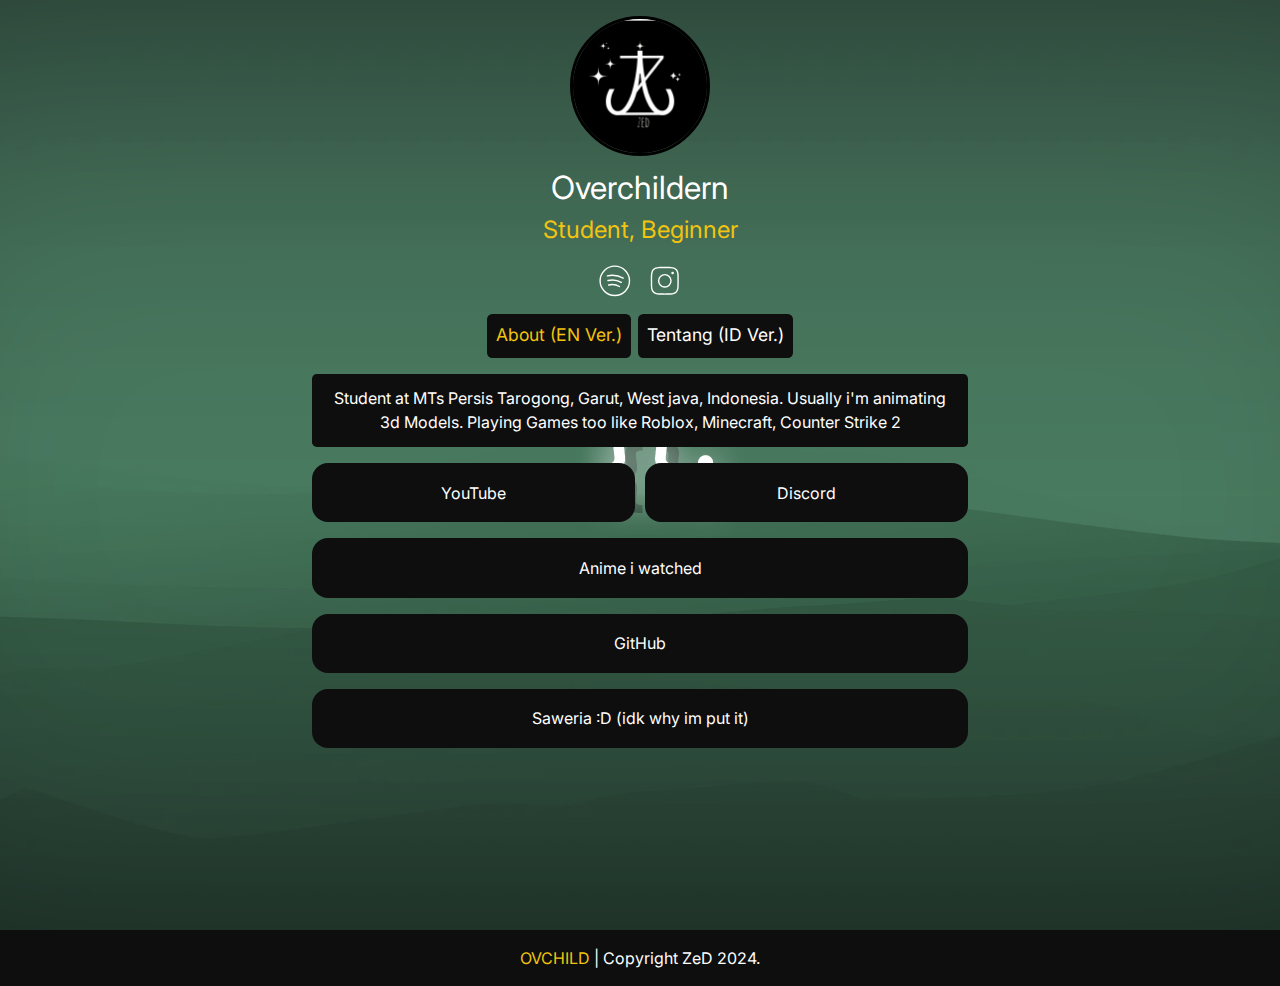
==== wip.html @ d59f32a1 "Update wip.html" ====
<!DOCTYPE html>
<html lang="en">
  <head>
    <meta charset="UTF-8">
    <meta http-equiv="X-UA-Compatible" content="IE=edge">
    <meta name="viewport" content="width=device-width, initial-scale=1.0">
    <link rel="icon" type="image/x-icon" href="/img/logo.png">
    <title>Homepage - Overchildern</title>
    <meta name="description" content="Information about overchildern">
    <link rel="stylesheet" href="https://fonts.googleapis.com/css2?family=Inter:wght@400&amp;display=swap">
    <link rel="stylesheet" href="css/reset.css">
    <link rel="stylesheet" href="css/style.css">
  </head>
  <body>

    <header>
    <!-- Logo, Title and Description Codes Start -->
      <div class="header_img flex_column_center">
        <img src="img/logo.png" alt="Logo" />
      </div>
      <div class="header_text flex_column_center">
        <h1 class="header_h_item">Overchildern</h1>
        <h2 class="header_h_item">Student, Beginner</h2>
      </div>
    <!-- Logo, Title and Description Codes End -->  

    <!-- Social Media Icons Codes Start -->
      <div class="header_svg_list flex_row_center">
        <!-- Icon 1 Codes -->
        <div class="header_svg_item">
          <a href="https://open.spotify.com/user/314dptdf3y7sp6ejvolgxdonpm5q" target="_blank" rel="nofollow">
            <svg enable-background="new 0 0 24 24" viewBox="0 0 24 24" >
              <path d="M18,10.561a.494.494,0,0,1-.245-.065,15.2,15.2,0,0,0-10.95-1.55.5.5,0,0,1-.232-.973A16.2,16.2,0,0,1,18.25,9.626a.5.5,0,0,1-.247.935Z"></path><path d="M16.646,13.632a.5.5,0,0,1-.249-.066,12.459,12.459,0,0,0-9.121-1.292.5.5,0,1,1-.237-.971A13.458,13.458,0,0,1,16.9,12.7a.5.5,0,0,1-.25.933Z"></path><path d="M15.312,16.583a.5.5,0,0,1-.251-.068,9.777,9.777,0,0,0-7.295-1.033.5.5,0,0,1-.245-.97,10.768,10.768,0,0,1,8.043,1.139.5.5,0,0,1-.252.932Z"></path><path d="M12,23A11,11,0,1,1,23,12,11.013,11.013,0,0,1,12,23ZM12,2A10,10,0,1,0,22,12,10.011,10.011,0,0,0,12,2Z"></path>
            </svg>
          </a>
        </div>
        <!-- Icon 3 Codes -->
        <div class="header_svg_item">
          <a href="https://instagram.com/najmi.sixth" target="_blank" rel="nofollow">
            <svg enable-background="new 0 0 24 24" viewBox="0 0 24 24">
              <path d="M21.938,7.71a7.329,7.329,0,0,0-.456-2.394,4.615,4.615,0,0,0-1.1-1.694,4.61,4.61,0,0,0-1.7-1.1,7.318,7.318,0,0,0-2.393-.456C15.185,2.012,14.817,2,12,2s-3.185.012-4.29.062a7.329,7.329,0,0,0-2.394.456,4.615,4.615,0,0,0-1.694,1.1,4.61,4.61,0,0,0-1.1,1.7A7.318,7.318,0,0,0,2.062,7.71C2.012,8.814,2,9.182,2,12s.012,3.186.062,4.29a7.329,7.329,0,0,0,.456,2.394,4.615,4.615,0,0,0,1.1,1.694,4.61,4.61,0,0,0,1.7,1.1,7.318,7.318,0,0,0,2.393.456c1.1.05,1.472.062,4.29.062s3.186-.012,4.29-.062a7.329,7.329,0,0,0,2.394-.456,4.9,4.9,0,0,0,2.8-2.8,7.318,7.318,0,0,0,.456-2.393c.05-1.1.062-1.472.062-4.29S21.988,8.814,21.938,7.71Zm-1,8.534a6.351,6.351,0,0,1-.388,2.077,3.9,3.9,0,0,1-2.228,2.229,6.363,6.363,0,0,1-2.078.388C15.159,20.988,14.8,21,12,21s-3.159-.012-4.244-.062a6.351,6.351,0,0,1-2.077-.388,3.627,3.627,0,0,1-1.35-.879,3.631,3.631,0,0,1-.879-1.349,6.363,6.363,0,0,1-.388-2.078C3.012,15.159,3,14.8,3,12s.012-3.159.062-4.244A6.351,6.351,0,0,1,3.45,5.679a3.627,3.627,0,0,1,.879-1.35A3.631,3.631,0,0,1,5.678,3.45a6.363,6.363,0,0,1,2.078-.388C8.842,3.012,9.205,3,12,3s3.158.012,4.244.062a6.351,6.351,0,0,1,2.077.388,3.627,3.627,0,0,1,1.35.879,3.631,3.631,0,0,1,.879,1.349,6.363,6.363,0,0,1,.388,2.078C20.988,8.841,21,9.2,21,12S20.988,15.159,20.938,16.244Z"></path>
              <path d="M17.581,5.467a.953.953,0,1,0,.952.952A.954.954,0,0,0,17.581,5.467Z"></path>
              <path d="M12,7.073A4.927,4.927,0,1,0,16.927,12,4.932,4.932,0,0,0,12,7.073Zm0,8.854A3.927,3.927,0,1,1,15.927,12,3.932,3.932,0,0,1,12,15.927Z"></path>
            </svg>
          </a>
        </div>
      </svg>
          </a>
        </div>
    <!-- Social Media Icons Codes End -->

    <!-- Menu Codes Start -->
      <nav>
        <ul class="header_nav_menu_list flex_no_wrap_row_center">
          <li data-target="#main_section_container_1" id="header_nav_menu_item_1" class="header_nav_menu_item" href="">About (EN Ver.)</li>
          <li data-target="#main_section_container_2" id="header_nav_menu_item_2" class="header_nav_menu_item" href="">Tentang (ID Ver.)</li>
        </ul>
      </nav>
    <!-- Menu Codes End -->
      
    </header>
    <main>
      <!-- Menu Container 1 Codes Start -->
      <section id="main_section_container_1" class="flex_column_center">
        <!-- Menu Text Item -->
        <div class="main_text_item">
          <p>Student at MTs Persis Tarogong, Garut, West java, Indonesia. Usually i'm animating 3d Models. Playing Games too like Roblox, Minecraft, Counter Strike 2</p>
        </div>
        <!-- Menu Small Item -->
        <div class="main_small_button_list">
          <a class="main_small_a_item" href="https://youtube.com/@ovchild" target="_blank" rel="nofollow">
            <button class="main_small_button_item">YouTube</button>
          </a>
          <a class="main_small_a_item" href="cat/nopage" target="_blank" rel="nofollow">
            <button class="main_small_button_item">Discord</button>
          </a>
        </div>
        </div>
        <!-- Menu Item -->
        <a class="main_a_item" href="cat/animelist" rel="nofollow">
          <button class="main_button_item">Anime i watched</button>
        </a>
        <!-- Menu Item -->
        <a class="main_a_item" href="https://github.com/overchildern" target="_blank" rel="nofollow">
          <button class="main_button_item">GitHub</button>
        </a>
        <!-- Menu Item -->
        <a class="main_a_item" href="https://saweria.co/OverchildernYT" target="_blank" rel="nofollow">
          <button class="main_button_item">Saweria :D (idk why im put it)</button>
        </a>
      </section>
      <!-- Menu Container 1 Codes End -->



    </header>
    <main>
      <!-- Menu Container 1 Codes Start -->
      <section id="main_section_container_2" class="flex_column_center">
        <!-- Menu Text Item -->
        <div class="main_text_item">
          <p>Pelajar di MTs Persis Tarogong, Garut, Jawa Barat, Indonesia. Biasanya suka membuat Animasi 3D. Suka main game juga kayak Minecraft, Roblox, dll.</p>
        </div>
        <!-- Menu Small Item -->
        <div class="main_small_button_list">
          <a class="main_small_a_item" href="https://youtube.com/@ovchild" target="_blank" rel="nofollow">
            <button class="main_small_button_item">YouTube</button>
          </a>
          <a class="main_small_a_item" href="cat/nopage" target="_blank" rel="nofollow">
            <button class="main_small_button_item">Discord</button>
          </a>
        </div>
        </div>
        <!-- Menu Item -->
        <a class="main_a_item" href="cat/animelist" rel="nofollow">
          <button class="main_button_item">Anime i watched</button>
        </a>
        <!-- Menu Item -->
        <a class="main_a_item" href="https://github.com/overchildern" target="_blank" rel="nofollow">
          <button class="main_button_item">GitHub</button>
        </a>
        <!-- Menu Item -->
        <a class="main_a_item" href="https://saweria.co/OverchildernYT" target="_blank" rel="nofollow">
          <button class="main_button_item">Saweria :D (gtw kenapa disimpen disini)</button>
        </a>
      </section>
      <!-- Menu Container 1 Codes End -->
      <body></body>

      <!-- Spotify Embed Link Start -->
      <iframe style="border-radius:12px" src="https://open.spotify.com/embed/playlist/1NXN0kEjxLQ2CAGjPa9HG4?utm_source=generator&theme=0" width="100%" height="152" frameBorder="0" allowfullscreen="" allow="autoplay; clipboard-write; encrypted-media; fullscreen; picture-in-picture" loading="lazy"></iframe>
      <!-- Spotify Embed Link End -->
      
    <footer>
      <!-- Footer Codes Start -->
      <div class="footer_div_item flex_row_center">
        <a class="footer_a_item" href="https://about.me/ovchildd">OVCHILD</a>&nbsp;| Copyright ZeD 2024.
      </div>
    </footer>
      <!-- Footer Codes End -->
    <script src="js/main.js"></script>
  </body>
</html>
---- css/style.css ----
/* From the :root element you can easily change the colors of the design, its size and so on. */
:root {

  /* You can change the font family in the whole design here. (You need to add the font family to the codes.) */
  --font_family: 'Inter', sans-serif;

  /* You can change the font size here, is proportional to all texts. */
  --font_size: 16px;

  /* You can change the background color by typing the color code. (If you do not enter a background-image image, the background-color will be active.) */
  --background_color: #000;
  --background_image: url("../img/wpaper.png");

  /* You can change the frame thickness and color of the picture by typing the number of pixels and the color code. */
  --image_border_color: #000;
  --image_border_px: 3px;

  /* You can change the width and size of the picture by typing the number of pixels. */
  --image_width: 140px;
  --image_height: 140px;

  /* You can change the colors of the title and description section by typing the color codes. */
  --title_color: #fff;
  --description_color: #f1c40f;

  /* You can change the colors of social media icons by changing the color code. */
  --svg_color: #fff;

  /* You can change the background, text color and active color of the menu by changing the color codes. */
  --menu_background_color: #0e0e0e;
  --menu_text_color: #fff;
  --menu_active_text_color: #f1c40f;

  /* You can change the button's background, text color and active color by changing the color codes. */
  --button_background_color: #0e0e0e;
  --button_text_color: #fff;
  --button_text_hover_color: #f1c40f;

  /* You can change the background, text color and active color of the text field by changing the color codes. */
  --textarea_background_color: #0e0e0e;
  --textarea_text_color: #fff;
  --textarea_link_text_color: #f1c40f;

  /* You can change the background, text color and active color of the footer area by changing the color codes. */
  --footer_background_color: #0e0e0e;
  --footer_text_color: #fff;
  --footer_link_text_color: #f1c40f;
}

/* Basic Codes */

body {
  font: var(--font_size) var(--font_family);
  font-weight: 400;
  line-height: 1.5;
  background: var(--background_color) var(--background_image) no-repeat center;
  min-height: 100vh;
  display: flex;
  flex-direction: column;
  flex-wrap: wrap;
}

.flex_column_center {
  display: flex;
  flex-direction: column;
  flex-wrap: wrap;
  justify-content: center;
  align-items: center;
}

.flex_row_center {
  display: flex;
  flex-direction: row;
  flex-wrap: wrap;
  justify-content: center;
  align-items: center;
}

.flex_no_wrap_row_center {
  display: flex;
  flex-direction: row;
  flex-wrap: nowrap;
  justify-content: center;
  align-items: center;
}

/* Logo, Title and Description Codes */

.header_img {
  padding-top: 1em;
}

.header_img img {
  height: var(--image_height);
  width: var(--image_width);
  border: var(--image_border_px) solid var(--image_border_color);
  border-radius: 50%;
  margin-bottom: 0.5em;
}

.header_text h1 {
  color: var(--title_color);
  font-size: 2em;
}

.header_text h2 {
  color: var(--description_color);
  font-size: 1.5em;
}

/* Social Media Icons Codes */

.header_svg_list {
  padding-top: 1em;
}

.header_svg_item {
  width: 2.1em;
  height: 2.1em;
  cursor: pointer;
}

.header_svg_item:hover {
  transform: scale(1.10);
  transition: 0.10s ease;
}

.header_svg_item + .header_svg_item {
  margin-left: 1em;
}

.header_svg_item svg {
  fill: var(--svg_color);
}

/* Menu Codes */

#header_nav_menu_item_1 {
  color: var(--menu_active_text_color);
}

#header_nav_menu_item_2,
#header_nav_menu_item_3 {
  color: var(--menu_text_color);
}


.header_nav_menu_list {
  padding-top: 1em;
  margin-left: 1em;
  margin-right: 1em;
}

.header_nav_menu_item {
  color: var(--menu_text_color);
  background-color: var(--menu_background_color);
  text-align: center;
  list-style-type: none;
  cursor: pointer;
  padding: 0.5em;
  border-radius: 0.3em;
  cursor: pointer;
  transition: 0.10s ease;
  font-size: 1.1em;
}

.header_nav_menu_item + .header_nav_menu_item {
  margin-left: 0.4em;
}

/* Menu Container Codes */

main {
  margin-bottom: auto;
}

#main_section_container_2, #main_section_container_3 {
 display: none;
}

.main_a_item {
  margin-top: 1em;
  text-decoration: none;
}

.main_text_item {
  display: flex;
  align-items: center;
  justify-content: center;
  color: var(--button_text_color);
  background-color: var(--button_background_color);
  width: 41em;
  margin-top: 1em;
  padding: 0.8em;
  border-radius: 0.3em;
  min-height: 3.7em;
  text-align: center;
}

.main_button_item {
  color: var(--button_text_color);
  background-color: var(--button_background_color);
  width: 41em;
  border-radius: 1em;
  min-height: 3.7em;
  text-align: center;
  cursor: pointer;
}

.main_small_button_list {
  display: flex;
  flex-direction: row;
}

.main_small_a_item {
  margin-top: 1em;
  text-decoration: none;
}

.main_small_a_item + .main_small_a_item {
  margin-left: 10px;
}

.main_small_button_item:hover,
.main_button_item:hover {
  color: var(--button_text_hover_color);
  transform: scale(1.02);
  transition: 0.10s ease;
}

.main_small_button_item {
  color: var(--button_text_color);
  background-color: var(--button_background_color);
  width: calc(41em / 2 - 5px);
  border-radius: 1em;
  min-height: 3.7em;
  text-align: center;
  cursor: pointer;
}

/* Footer Codes */

.footer_div_item {
  color: var(--footer_text_color);
  background: var(--footer_background_color);
  padding: 1em;
  margin-top: 1.5em;
}

.footer_a_item {
  color: var(--footer_link_text_color);
  text-decoration: none;
}

/* Responsive Codes */

@media (max-width: 768px) { 
  .main_text_item {
    width: 92vw;
  }

  .main_small_button_item {
    width: calc(92vw / 2 - 5px);;
  }

  .main_button_item {
    width: 92vw;
  }
  
  .header_h_item {
    width: 92vw;
    text-align: center;
  }
  
}
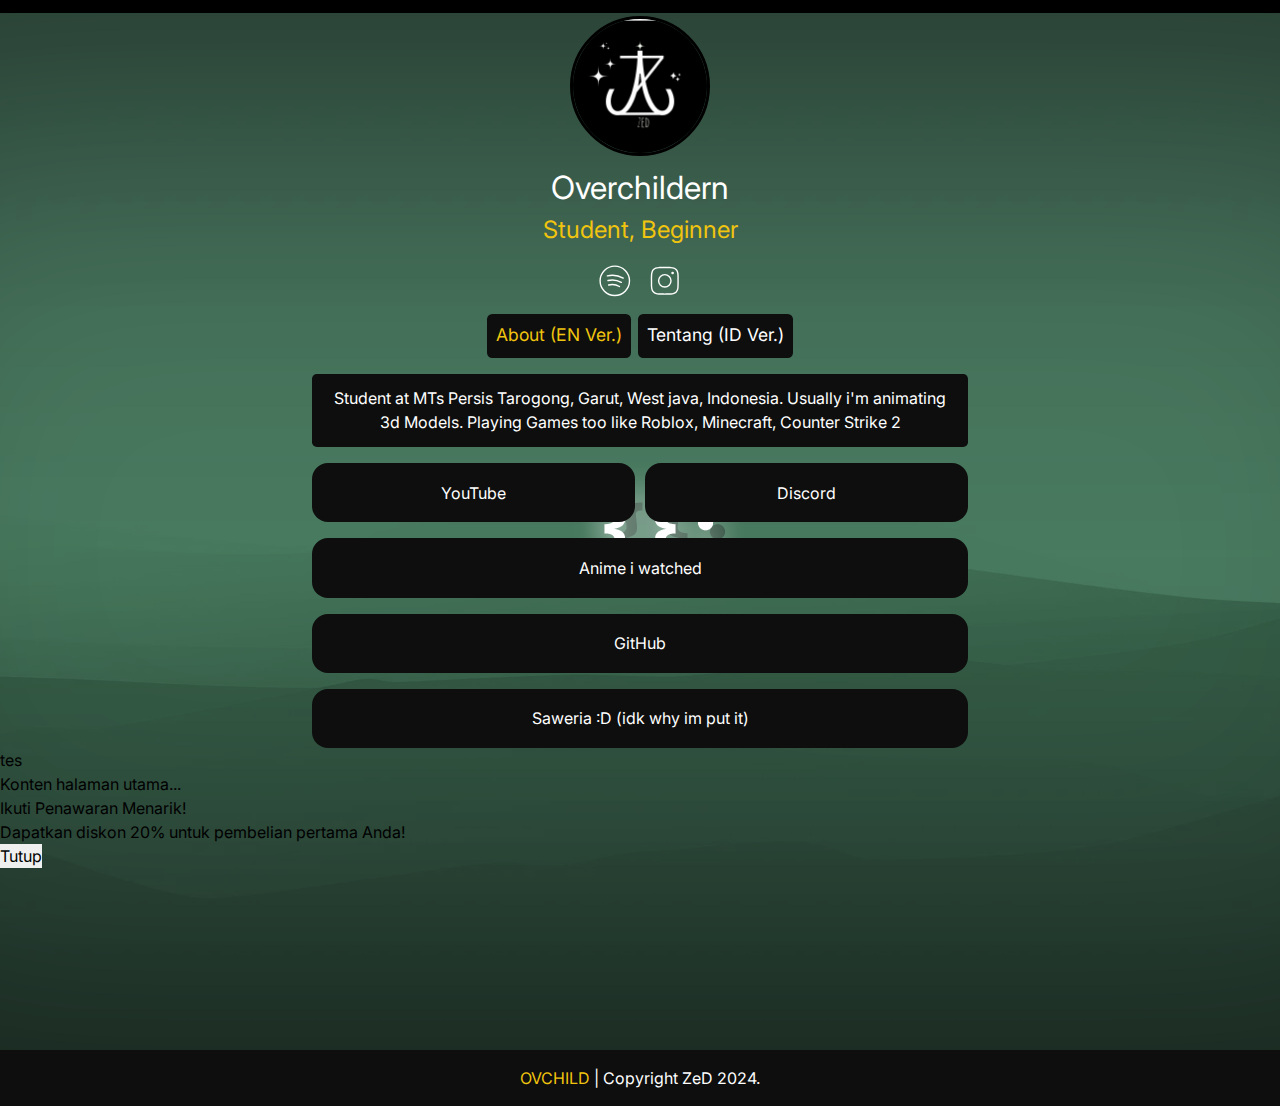
==== commit cfe7f3a0: "Update wip.html" ====
--- a/wip.html
+++ b/wip.html
@@ -125,10 +125,26 @@
         </a>
       </section>
       <!-- Menu Container 1 Codes End -->
-      <body></body>
+
+      <!-- Iklan Pop Up Start -->
+      <body>
+
+    <h1>tes</h1>
+    <p>Konten halaman utama...</p>
+
+    <!-- Pop-up Iklan -->
+    <div id="popup">
+        <h2>Ikuti Penawaran Menarik!</h2>
+        <p>Dapatkan diskon 20% untuk pembelian pertama Anda!</p>
+        <button id="close-btn">Tutup</button>
+    </div>
+
+    <!-- Link ke file JavaScript -->
+    <script src="js/main.js"></script>
+</body>
 
       <!-- Spotify Embed Link Start -->
-      <iframe style="border-radius:12px" src="https://open.spotify.com/embed/playlist/1NXN0kEjxLQ2CAGjPa9HG4?utm_source=generator&theme=0" width="100%" height="152" frameBorder="0" allowfullscreen="" allow="autoplay; clipboard-write; encrypted-media; fullscreen; picture-in-picture" loading="lazy"></iframe>
+      <iframe style="border-radius:12px" src="https://open.spotify.com/embed/playlist/1NXN0kEjxLQ2CAGjPa9HG4?utm_source=generator&theme=0" width="25%" height="152" frameBorder="0" allowfullscreen="" allow="autoplay; clipboard-write; encrypted-media; fullscreen; picture-in-picture" loading="lazy"></iframe>
       <!-- Spotify Embed Link End -->
       
     <footer>
--- a/css/style.css
+++ b/css/style.css
@@ -271,5 +271,36 @@
     width: 92vw;
     text-align: center;
   }
+
+/* Style untuk Pop-up */
+#popup {
+    display: none; /* Awalnya disembunyikan */
+    position: fixed;
+    top: 50%;
+    left: 50%;
+    transform: translate(-50%, -50%);
+    width: 80%;
+    max-width: 400px;
+    padding: 20px;
+    background-color: #fff;
+    box-shadow: 0 4px 10px rgba(0, 0, 0, 0.3);
+    z-index: 9999;
+    text-align: center;
+}
+
+/* Style untuk tombol tutup */
+#close-btn {
+    padding: 10px 20px;
+    background-color: #ff4b5c;
+    color: white;
+    border: none;
+    cursor: pointer;
+    margin-top: 20px;
+    font-size: 16px;
+}
+
+#close-btn:hover {
+    background-color: #ff1c2d;
+}
   
 }
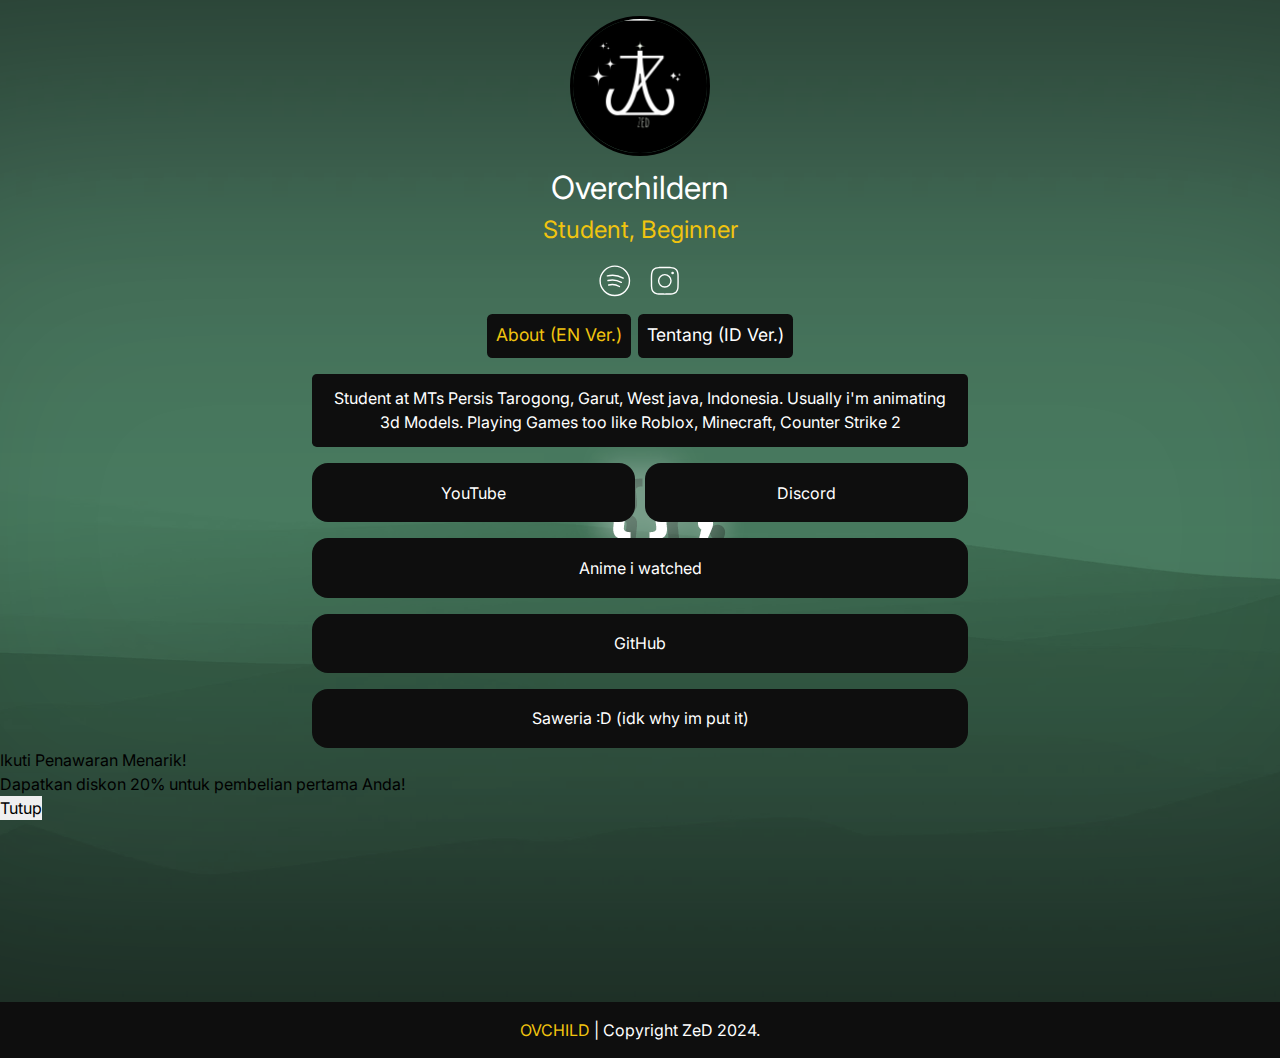
==== commit b8aa08c8: "Update wip.html" ====
--- a/wip.html
+++ b/wip.html
@@ -128,11 +128,8 @@
 
       <!-- Iklan Pop Up Start -->
       <body>
-
-    <h1>tes</h1>
-    <p>Konten halaman utama...</p>
-
-    <!-- Pop-up Iklan -->
+<!-- Pop-up Iklan -->
+        <link rel="stylesheet" href="css/style.css">
     <div id="popup">
         <h2>Ikuti Penawaran Menarik!</h2>
         <p>Dapatkan diskon 20% untuk pembelian pertama Anda!</p>
